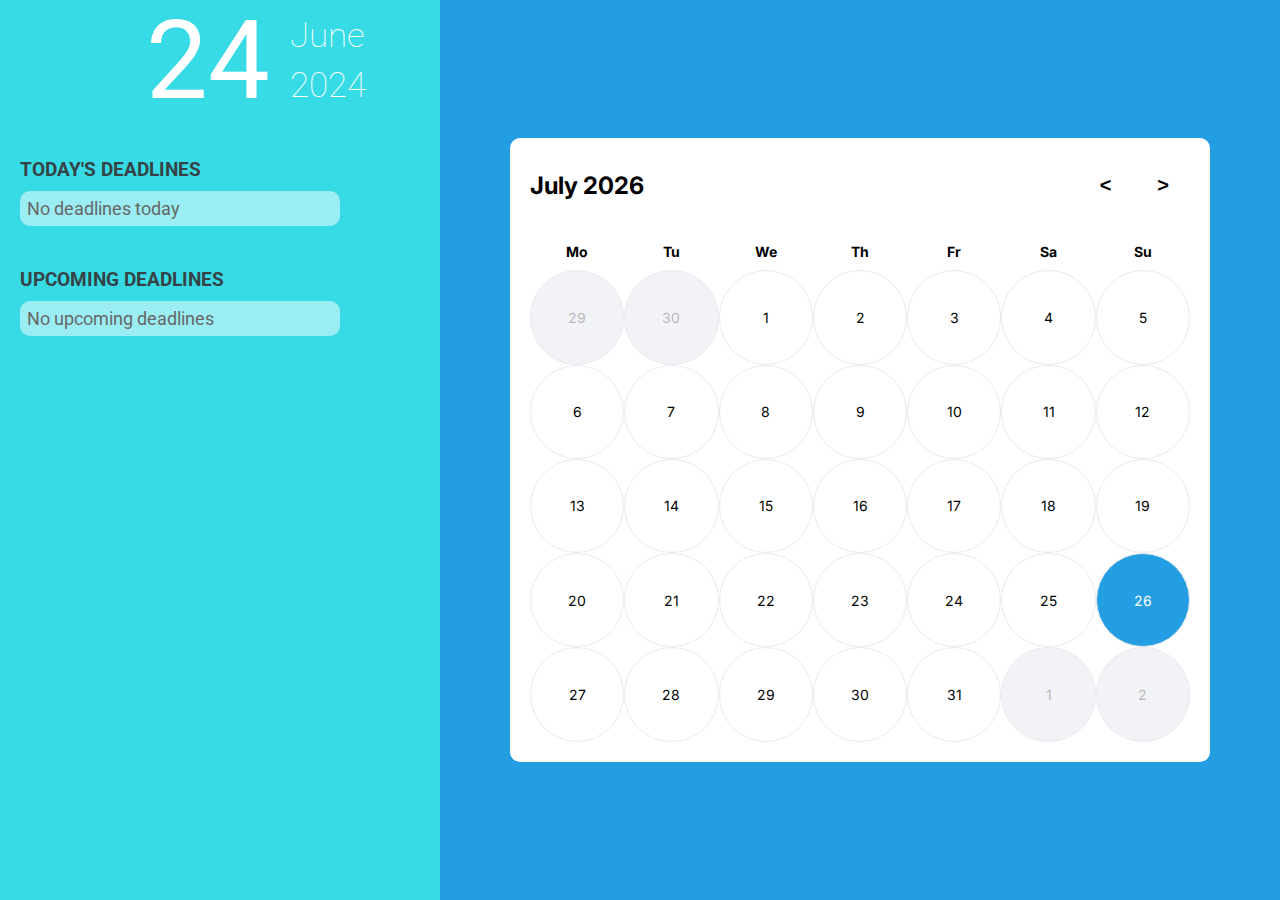
==== index.html @ f3c62494 "fix html" ====
<!DOCTYPE html>
<html>
  <head>
    <meta name="viewport" content="width=device-width, initial-scale=1.0" />
    <link
      href="https://fonts.googleapis.com/css2?family=Inter&family=Roboto&display=swap"
      rel="stylesheet"
    />
    <style>
      body {
        background-color: #36dbe5;
        font-family: "Roboto", sans-serif;
        margin: 0;
        padding: 0;
        display: flex;
        height: 100vh;
      }

      .container {
        display: flex;
        flex-direction: row;
        width: 100%;
        height: 100%;
      }

      .left-section {
        background-color: #36dbe5;
        flex: 1;
        display: flex;
        flex-direction: column;
        align-items: flex-start;
        padding: 20px;
        position: relative;
        box-sizing: border-box;
      }

      .right-section {
        background-color: #249ee3;
        flex: 2;
        display: flex;
        align-items: center;
        justify-content: center;
        box-sizing: border-box;
        padding: 20px;
      }

      .date-container {
        position: absolute;
        top: 10px;
        right: 20px;
        display: flex;
        flex-direction: row;
        justify-content: space-between;
        font-size: 54px;
        color: white;
        width: 300px;
        height: 100px;
      }

      .date-box-left {
        flex: 1;
        display: flex;
        align-items: center;
        justify-content: center;
        background-color: transparent;
      }

      .date-box-right {
        flex: 1;
        display: flex;
        flex-direction: column;
        justify-content: space-between;
        background-color: transparent;
      }

      .date-month,
      .date-year {
        flex: 1;
        display: flex;
        align-items: center;
        justify-content: flex-start;
        background-color: transparent;
        font-size: 35px;
        font-weight: lighter;
        margin-left: 20px;
        color: white;
      }

      .date-day {
        font-size: 110px;
        color: white;
        justify-content: flex-end;
      }

      .section-header {
        color: #364346;
        margin-bottom: 10px;
      }

      .today-container {
        background-color: transparent;
        width: 80%;
        margin-top: 120px;
        margin-bottom: 20px;
        box-sizing: border-box;
      }

      .deadlines-container {
        background-color: transparent;
        width: 80%;
        margin-bottom: 20px;
        box-sizing: border-box;
      }

      .arrow-container {
        background-color: transparent;
        box-sizing: border-box;
      }

      .prev-month,
      .next-month {
        font-weight: bold;
        margin: 15px;
      }

      .deadline-item,
      .today-item {
        padding: 7px;
        background-color: #9aedf2;
        color: #676767;
        margin-bottom: 5px;
        border-radius: 10px;
        display: flex;
        align-items: center;
        justify-content: space-between;
        font-size: 18px;
      }

      .calendar {
        background-color: white;
        padding: 20px;
        border-radius: 10px;
        width: 100%;
        max-width: 700px;
        max-height: 700px;
        box-sizing: border-box;
        display: flex;
        flex-direction: column;
        align-items: center;
        font-family: "Inter", sans-serif;
      }

      .calendar-header {
        display: flex;
        justify-content: space-between;
        align-items: center;
        margin-bottom: 20px;
        width: 100%;
        box-sizing: border-box;
      }

      .calendar-header h2 {
        margin: 0;
        font-weight: bold;
      }

      .calendar-header button {
        background-color: transparent;
        border: none;
        font-size: 20px;
        cursor: pointer;
      }

      .calendar-days {
        display: grid;
        grid-template-columns: repeat(7, 1fr);
        grid-gap: 0px;
        width: 100%;
        flex-grow: 1;
      }

      .calendar-day {
        text-align: center;
        padding: 0;
        border-radius: 50%;
        border: 1px solid #ebeaef;
        background-color: white;
        font-size: 14px;
        width: 100%;
        box-sizing: border-box;
        display: flex;
        align-items: center;
        justify-content: center;
        aspect-ratio: 1;
        cursor: pointer;
        transition: background-color 0.3s;
      }

      .calendar-day:hover {
        background-color: #5ed3ec;
        color: white;
      }

      .calendar-day.today {
        background-color: #249ee3 !important;
        color: white !important;
      }

      .calendar-day.active {
        background-color: #5ed3ec;
        color: white;
      }

      .calendar-day.deadline {
        background-color: #f77600;
        color: white;
      }

      .calendar-day.future,
      .calendar-day.past {
        background-color: #f2f3f7;
        color: #b9b9ba;
      }

      .calendar-day:not(.future):not(.past):not(.active):not(.deadline) {
        background-color: white;
        border: 1px solid #ebeaef;
      }

      .weekday {
        text-align: center;
        padding: 10px;
        font-weight: bold;
        background-color: white;
        font-size: 14px;
        border: none;
      }

      @media screen and (max-width: 768px) {
        .container {
          flex-direction: column;
        }

        .left-section {
          order: 1;
          margin-bottom: 20px;
        }

        .right-section {
          order: 2;
        }

        .calendar {
          width: 100%;
          height: auto;
        }

        .calendar-day {
          width: 100%;
          box-sizing: border-box;
        }
      }

      #deadline-input-container {
        display: none;
        flex-direction: column;
        margin-top: auto;
        background-color: #f0f8ff;
        padding: 15px;
        border-radius: 10px;
        box-shadow: 0 4px 6px rgba(0, 0, 0, 0.1);
        width: 80%;
      }

      #deadline-input {
        padding: 10px;
        border-radius: 5px;
        border: 1px solid #ccc;
        margin-bottom: 10px;
        font-size: 16px;
      }

      #add-deadline-button {
        padding: 10px;
        background-color: #249ee3;
        color: white;
        border: none;
        border-radius: 5px;
        cursor: pointer;
        font-size: 16px;
        transition: background-color 0.3s;
      }

      #add-deadline-button:hover {
        background-color: #2427e3;
      }

      #today-button {
        padding: 12px 24px;
        background-color: #249ee3;
        color: white;
        border: none;
        border-radius: 25px;
        cursor: pointer;
        font-size: 16px;
        font-weight: bold;
        transition: background-color 0.3s;
        margin-bottom: 20px;
        box-shadow: 0 4px 6px rgba(0, 0, 0, 0.1);
        outline: 2px solid #3c5aa6;
      }

      #today-button:hover {
        background-color: #3c5aa6;
      }

      .month-year-container {
        display: flex;
        align-items: center;
        margin-bottom: 20px;
        background-color: #f0f8ff;
        padding: 10px;
        border-radius: 10px;
      }

      #month-year-input {
        padding: 10px;
        border-radius: 5px;
        border: 1px solid #ccc;
        font-size: 16px;
        margin-right: 10px;
        flex-grow: 1;
      }

      #go-to-month-year-button {
        padding: 10px 20px;
        background-color: #249ee3;
        color: white;
        border: none;
        border-radius: 25px;
        cursor: pointer;
        font-size: 16px;
        font-weight: bold;
        transition: background-color 0.3s;
        box-shadow: 0 4px 6px rgba(0, 0, 0, 0.1);
        outline: 2px solid #3c5aa6;
      }

      #go-to-month-year-button:hover {
        background-color: #3c5aa6;
      }

      .tick-icon {
        margin-left: auto;
        cursor: pointer;
        color: #4caf50;
        font-size: 20px;
        transition: all 0.3s;
        background-color: #e8f5e9;
        border-radius: 50%;
        width: 30px;
        height: 30px;
        display: flex;
        align-items: center;
        justify-content: center;
      }

      .tick-icon:hover {
        color: white;
        background-color: #4caf50;
        transform: scale(1.1);
      }
    </style>
  </head>
  <body>
    <div class="container">
      <div class="left-section">
        <div class="date-container">
          <div class="date-box-left date-day">24</div>
          <div class="date-box-right">
            <div class="date-month">June</div>
            <div class="date-year">2024</div>
          </div>
        </div>
        <div class="today-container">
          <h3 class="section-header">TODAY'S DEADLINES</h3>
          <div id="today-deadlines">
            <div class="today-item">No deadlines today</div>
          </div>
        </div>
        <div class="deadlines-container">
          <h3 class="section-header">UPCOMING DEADLINES</h3>
          <div id="upcoming-deadlines">
            <div class="deadline-item">No upcoming deadlines</div>
          </div>
        </div>
        <div id="deadline-input-container">
          <input type="text" id="deadline-input" placeholder="Enter deadline" />
          <button id="add-deadline-button">Add Deadline</button>
        </div>
      </div>
      <div class="right-section">
        <div class="calendar">
          <div class="calendar-header">
            <h2 id="current-month-year">June 2024</h2>
            <div class="arrow-container">
              <button class="prev-month" onclick="navigateMonth(-1)">
                &lt;
              </button>
              <button class="next-month" onclick="navigateMonth(1)">
                &gt;
              </button>
            </div>
          </div>
          <div class="calendar-days" id="calendar-days">
            <div class="weekday">Mo</div>
            <div class="weekday">Tu</div>
            <div class="weekday">We</div>
            <div class="weekday">Th</div>
            <div class="weekday">Fr</div>
            <div class="weekday">Sa</div>
            <div class="weekday">Su</div>
          </div>
        </div>
      </div>
    </div>
    <script>
      const today = new Date();
      let selectedDate = today;
      const deadlines = {};
      const initialMonth = today.getMonth();
      const initialYear = today.getFullYear();

      function isToday(date) {
        const now = new Date();
        return (
          date.getDate() === now.getDate() &&
          date.getMonth() === now.getMonth() &&
          date.getFullYear() === now.getFullYear()
        );
      }

      function formatDateAsWords(date) {
        return date.toLocaleString("default", {
          day: "2-digit",
          month: "long",
          year: "numeric",
        });
      }

      function renderCalendar(monthOffset = 0) {
        const calendarDaysElement = document.getElementById("calendar-days");
        calendarDaysElement.innerHTML =
          '<div class="weekday">Mo</div><div class="weekday">Tu</div><div class="weekday">We</div><div class="weekday">Th</div><div class="weekday">Fr</div><div class="weekday">Sa</div><div class="weekday">Su</div>';

        const currentMonth = today.getMonth() + monthOffset;
        const currentYear = today.getFullYear();
        const firstDayOfMonth = new Date(currentYear, currentMonth, 1);
        const lastDayOfPrevMonth = new Date(currentYear, currentMonth, 0);
        const lastDayOfCurrentMonth = new Date(
          currentYear,
          currentMonth + 1,
          0
        );
        const totalDays = lastDayOfCurrentMonth.getDate();
        const startDay = firstDayOfMonth.getDay() || 7;

        const monthYearElement = document.getElementById("current-month-year");
        monthYearElement.textContent = firstDayOfMonth.toLocaleString(
          "default",
          { month: "long", year: "numeric" }
        );

        for (let i = 1; i < startDay; i++) {
          const prevMonthDay = lastDayOfPrevMonth.getDate() - startDay + i + 1;
          calendarDaysElement.insertAdjacentHTML(
            "beforeend",
            `<div class="calendar-day past" onclick="selectPrevMonthDate(${prevMonthDay})">${prevMonthDay}</div>`
          );
        }

        for (let day = 1; day <= totalDays; day++) {
          const date = new Date(currentYear, currentMonth, day);
          const dateString = `${currentYear}-${(currentMonth + 1)
            .toString()
            .padStart(2, "0")}-${day.toString().padStart(2, "0")}`;
          const isDeadline =
            deadlines[dateString] && deadlines[dateString].length > 0;
          const isActive =
            selectedDate &&
            selectedDate.getDate() === day &&
            selectedDate.getMonth() === currentMonth &&
            selectedDate.getFullYear() === currentYear;

          let className = "calendar-day";
          if (isToday(date)) {
            className += " today";
          } else if (isActive) {
            className += " active";
          } else if (isDeadline) {
            className += " deadline";
          }

          calendarDaysElement.insertAdjacentHTML(
            "beforeend",
            `<div class="${className}" onclick="selectDate(${day})" onmouseover="hoverDate(this)" onmouseout="unhoverDate(this)">${day}</div>`
          );
        }

        const remainingDays =
          7 - ((totalDays + startDay - 1) % 7) === 7
            ? 0
            : 7 - ((totalDays + startDay - 1) % 7);
        for (let i = 1; i <= remainingDays; i++) {
          calendarDaysElement.insertAdjacentHTML(
            "beforeend",
            `<div class="calendar-day future" onclick="selectNextMonthDate(${i})">${i}</div>`
          );
        }
      }

      function hoverDate(element) {
        if (!element.classList.contains("today")) {
          element.style.backgroundColor = "#004080";
          element.style.color = "white";
        }
      }

      function unhoverDate(element) {
        if (element.classList.contains("today")) {
          element.style.backgroundColor = "#4CAF50";
          element.style.color = "white";
        } else if (element.classList.contains("active")) {
          element.style.backgroundColor = "#5ed3ec";
          element.style.color = "white";
        } else if (element.classList.contains("deadline")) {
          element.style.backgroundColor = "#f77600";
          element.style.color = "white";
        } else if (
          element.classList.contains("future") ||
          element.classList.contains("past")
        ) {
          element.style.backgroundColor = "#f2f3f7";
          element.style.color = "#b9b9ba";
        } else {
          element.style.backgroundColor = "white";
          element.style.color = "#364346";
        }
      }

      function selectDate(day) {
        const currentMonth = today.getMonth();
        const currentYear = today.getFullYear();
        selectedDate = new Date(currentYear, currentMonth, day);

        updateCalendarUI();
        renderDeadlines();
        document.getElementById("deadline-input-container").style.display =
          "flex";

        updateDateDisplay();
      }

      function selectPrevMonthDate(day) {
        today.setMonth(today.getMonth() - 1);
        selectDate(day);
        renderCalendar();
      }

      function selectNextMonthDate(day) {
        today.setMonth(today.getMonth() + 1);
        selectDate(day);
        renderCalendar();
      }

      function updateCalendarUI() {
        const dayElements = document.querySelectorAll(".calendar-day");
        dayElements.forEach((el) => {
          el.classList.remove("active");
          el.style.backgroundColor = "";
          el.style.color = "";

          const day = parseInt(el.textContent);
          const currentMonth = today.getMonth();
          const currentYear = today.getFullYear();
          const date = new Date(currentYear, currentMonth, day);
          const dateString = `${currentYear}-${(currentMonth + 1)
            .toString()
            .padStart(2, "0")}-${day.toString().padStart(2, "0")}`;

          if (isToday(date)) {
            el.classList.add("today");
          } else if (
            day === selectedDate.getDate() &&
            !el.classList.contains("past") &&
            !el.classList.contains("future")
          ) {
            el.classList.add("active");
            el.style.backgroundColor = "#5ed3ec";
            el.style.color = "white";
          } else if (
            deadlines[dateString] &&
            deadlines[dateString].length > 0 &&
            !el.classList.contains("past") &&
            !el.classList.contains("future")
          ) {
            el.classList.add("deadline");
            el.style.backgroundColor = "#f77600";
            el.style.color = "white";
          }
        });
      }

      function updateDateDisplay() {
        const selectedDateString = formatDateAsWords(selectedDate);
        document.querySelector(".date-day").textContent = selectedDate
          .getDate()
          .toString()
          .padStart(2, "0");
        document.querySelector(".date-month").textContent =
          selectedDateString.split(" ")[1];
        document.querySelector(".date-year").textContent =
          selectedDateString.split(" ")[2];
      }

      function addDeadline() {
        const deadlineInput = document.getElementById("deadline-input");
        const deadline = deadlineInput.value.trim();
        if (deadline && selectedDate) {
          const dateString = `${selectedDate.getFullYear()}-${(
            selectedDate.getMonth() + 1
          )
            .toString()
            .padStart(2, "0")}-${selectedDate
            .getDate()
            .toString()
            .padStart(2, "0")}`;
          if (!deadlines[dateString]) {
            deadlines[dateString] = [];
          }
          deadlines[dateString].push(deadline);
          deadlineInput.value = "";
          renderDeadlines();
          updateCalendarUI();
        }
      }

      function renderDeadlines() {
        const todayDeadlinesElement =
          document.getElementById("today-deadlines");
        const upcomingDeadlinesElement =
          document.getElementById("upcoming-deadlines");
        todayDeadlinesElement.innerHTML = "";
        upcomingDeadlinesElement.innerHTML = "";

        const currentDateString = `${selectedDate.getFullYear()}-${(
          selectedDate.getMonth() + 1
        )
          .toString()
          .padStart(2, "0")}-${selectedDate
          .getDate()
          .toString()
          .padStart(2, "0")}`;

        if (deadlines[currentDateString]) {
          deadlines[currentDateString].forEach((deadline) => {
            const deadlineItem = document.createElement("div");
            deadlineItem.classList.add("today-item");
            deadlineItem.textContent = deadline;
            const tickIcon = document.createElement("span");
            tickIcon.innerHTML = "✓";
            tickIcon.classList.add("tick-icon");
            tickIcon.onclick = () =>
              removeDeadline(currentDateString, deadline);
            deadlineItem.appendChild(tickIcon);
            todayDeadlinesElement.appendChild(deadlineItem);
          });
        } else {
          const noDeadlinesItem = document.createElement("div");
          noDeadlinesItem.classList.add("today-item");
          noDeadlinesItem.textContent = "No deadlines today";
          todayDeadlinesElement.appendChild(noDeadlinesItem);
        }

        let hasUpcomingDeadlines = false;
        const now = new Date();
        for (const dateString in deadlines) {
          const [year, month, day] = dateString.split("-").map(Number);
          const date = new Date(year, month - 1, day);
          if (date > now) {
            const formattedDate = formatDateAsWords(date);
            deadlines[dateString].forEach((deadline) => {
              hasUpcomingDeadlines = true;
              const deadlineItem = document.createElement("div");
              deadlineItem.classList.add("deadline-item");
              deadlineItem.textContent = `${formattedDate}: ${deadline}`;
              const tickIcon = document.createElement("span");
              tickIcon.innerHTML = "✓";
              tickIcon.classList.add("tick-icon");
              tickIcon.onclick = () => removeDeadline(dateString, deadline);
              deadlineItem.appendChild(tickIcon);
              upcomingDeadlinesElement.appendChild(deadlineItem);
            });
          }
        }

        if (!hasUpcomingDeadlines) {
          const noUpcomingDeadlinesItem = document.createElement("div");
          noUpcomingDeadlinesItem.classList.add("deadline-item");
          noUpcomingDeadlinesItem.textContent = "No upcoming deadlines";
          upcomingDeadlinesElement.appendChild(noUpcomingDeadlinesItem);
        }
      }

      function removeDeadline(dateString, deadline) {
        if (
          confirm("Are you done with this deadline? Click OK to remove it.")
        ) {
          const index = deadlines[dateString].indexOf(deadline);
          if (index > -1) {
            deadlines[dateString].splice(index, 1);
            if (deadlines[dateString].length === 0) {
              delete deadlines[dateString];
            }
            renderDeadlines();
            updateCalendarUI();
          }
        }
      }

      function navigateMonth(offset) {
        today.setMonth(today.getMonth() + offset);
        renderCalendar();
      }

      document.addEventListener("DOMContentLoaded", () => {
        renderCalendar();
        renderDeadlines();
        document
          .getElementById("add-deadline-button")
          .addEventListener("click", addDeadline);

        document
          .getElementById("today-button")
          .addEventListener("click", () => {
            today.setMonth(initialMonth);
            today.setFullYear(initialYear);
            renderCalendar();
          });

        document
          .getElementById("go-to-month-year-button")
          .addEventListener("click", () => {
            const monthYearInput = document.getElementById("month-year-input");
            const [month, year] = monthYearInput.value.split("/");
            if (month && year) {
              today.setMonth(parseInt(month) - 1);
              today.setFullYear(parseInt(year));
              renderCalendar();
              monthYearInput.value = "";
            }
          });

        updateDateDisplay();

        const todayDayElement = document.querySelector(".calendar-day.today");
        if (todayDayElement) {
          todayDayElement.classList.add("active");
        }
      });
    </script>
  </body>
</html>
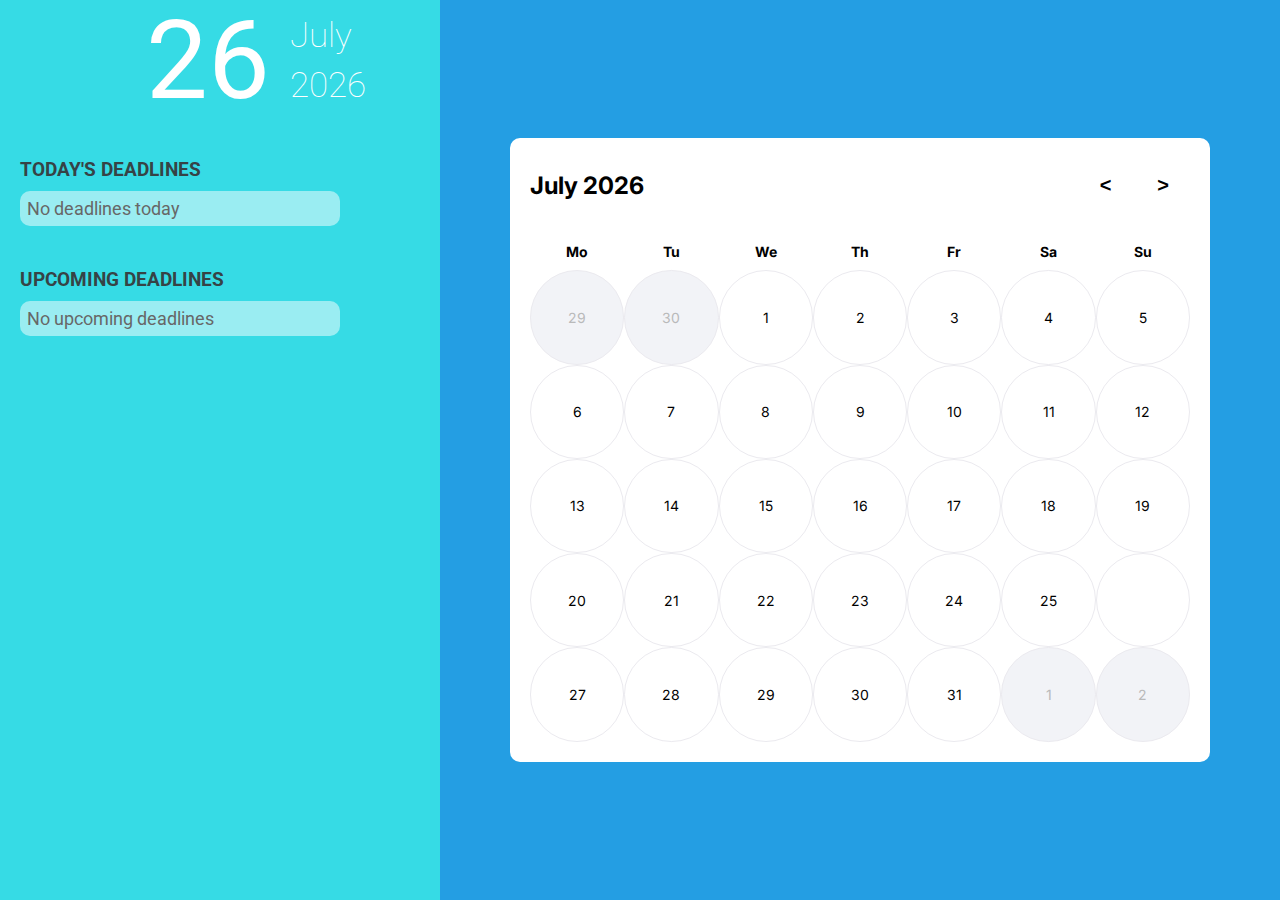
==== commit 4f954ff6: "fix html" ====
--- a/index.html
+++ b/index.html
@@ -202,8 +202,8 @@
       }
 
       .calendar-day.today {
-        background-color: #249ee3 !important;
-        color: white !important;
+        background-color: #249ee3;
+        color: white;
       }
 
       .calendar-day.active {
@@ -376,10 +376,10 @@
     <div class="container">
       <div class="left-section">
         <div class="date-container">
-          <div class="date-box-left date-day">24</div>
+          <div class="date-box-left date-day" id="current-day"></div>
           <div class="date-box-right">
-            <div class="date-month">June</div>
-            <div class="date-year">2024</div>
+            <div class="date-month" id="current-month"></div>
+            <div class="date-year" id="current-year"></div>
           </div>
         </div>
         <div class="today-container">
@@ -733,7 +733,15 @@
         renderCalendar();
       }
 
+      function updateCurrentDateDisplay() {
+        const now = new Date();
+        document.getElementById('current-day').textContent = now.getDate().toString().padStart(2, '0');
+        document.getElementById('current-month').textContent = now.toLocaleString('default', { month: 'long' });
+        document.getElementById('current-year').textContent = now.getFullYear();
+      }
+
       document.addEventListener("DOMContentLoaded", () => {
+        updateCurrentDateDisplay();
         renderCalendar();
         renderDeadlines();
         document
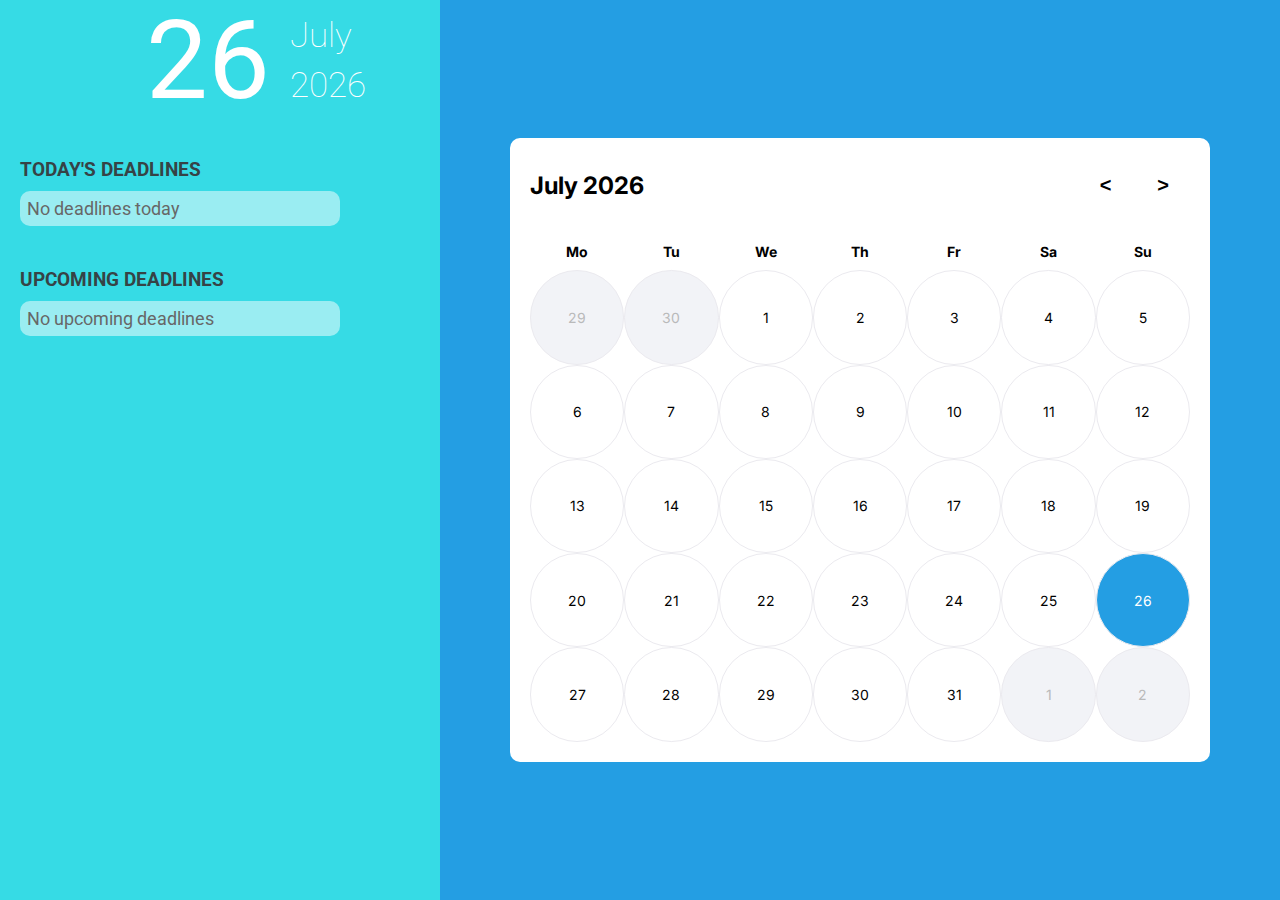
==== commit 51018748: "fix html" ====
--- a/index.html
+++ b/index.html
@@ -197,13 +197,13 @@
       }
 
       .calendar-day:hover {
-        background-color: #5ed3ec;
+        background-color: #004080;
         color: white;
       }
 
       .calendar-day.today {
-        background-color: #249ee3;
-        color: white;
+        background-color: #249ee3 !important;
+        color: white !important;
       }
 
       .calendar-day.active {
@@ -293,61 +293,6 @@
 
       #add-deadline-button:hover {
         background-color: #2427e3;
-      }
-
-      #today-button {
-        padding: 12px 24px;
-        background-color: #249ee3;
-        color: white;
-        border: none;
-        border-radius: 25px;
-        cursor: pointer;
-        font-size: 16px;
-        font-weight: bold;
-        transition: background-color 0.3s;
-        margin-bottom: 20px;
-        box-shadow: 0 4px 6px rgba(0, 0, 0, 0.1);
-        outline: 2px solid #3c5aa6;
-      }
-
-      #today-button:hover {
-        background-color: #3c5aa6;
-      }
-
-      .month-year-container {
-        display: flex;
-        align-items: center;
-        margin-bottom: 20px;
-        background-color: #f0f8ff;
-        padding: 10px;
-        border-radius: 10px;
-      }
-
-      #month-year-input {
-        padding: 10px;
-        border-radius: 5px;
-        border: 1px solid #ccc;
-        font-size: 16px;
-        margin-right: 10px;
-        flex-grow: 1;
-      }
-
-      #go-to-month-year-button {
-        padding: 10px 20px;
-        background-color: #249ee3;
-        color: white;
-        border: none;
-        border-radius: 25px;
-        cursor: pointer;
-        font-size: 16px;
-        font-weight: bold;
-        transition: background-color 0.3s;
-        box-shadow: 0 4px 6px rgba(0, 0, 0, 0.1);
-        outline: 2px solid #3c5aa6;
-      }
-
-      #go-to-month-year-button:hover {
-        background-color: #3c5aa6;
       }
 
       .tick-icon {
@@ -612,15 +557,14 @@
       }
 
       function updateDateDisplay() {
-        const selectedDateString = formatDateAsWords(selectedDate);
-        document.querySelector(".date-day").textContent = selectedDate
+        const now = new Date();
+        document.getElementById("current-day").textContent = now
           .getDate()
           .toString()
           .padStart(2, "0");
-        document.querySelector(".date-month").textContent =
-          selectedDateString.split(" ")[1];
-        document.querySelector(".date-year").textContent =
-          selectedDateString.split(" ")[2];
+        document.getElementById("current-month").textContent =
+          now.toLocaleString("default", { month: "long" });
+        document.getElementById("current-year").textContent = now.getFullYear();
       }
 
       function addDeadline() {
@@ -733,42 +677,13 @@
         renderCalendar();
       }
 
-      function updateCurrentDateDisplay() {
-        const now = new Date();
-        document.getElementById('current-day').textContent = now.getDate().toString().padStart(2, '0');
-        document.getElementById('current-month').textContent = now.toLocaleString('default', { month: 'long' });
-        document.getElementById('current-year').textContent = now.getFullYear();
-      }
-
       document.addEventListener("DOMContentLoaded", () => {
-        updateCurrentDateDisplay();
         renderCalendar();
         renderDeadlines();
         document
           .getElementById("add-deadline-button")
           .addEventListener("click", addDeadline);
 
-        document
-          .getElementById("today-button")
-          .addEventListener("click", () => {
-            today.setMonth(initialMonth);
-            today.setFullYear(initialYear);
-            renderCalendar();
-          });
-
-        document
-          .getElementById("go-to-month-year-button")
-          .addEventListener("click", () => {
-            const monthYearInput = document.getElementById("month-year-input");
-            const [month, year] = monthYearInput.value.split("/");
-            if (month && year) {
-              today.setMonth(parseInt(month) - 1);
-              today.setFullYear(parseInt(year));
-              renderCalendar();
-              monthYearInput.value = "";
-            }
-          });
-
         updateDateDisplay();
 
         const todayDayElement = document.querySelector(".calendar-day.today");
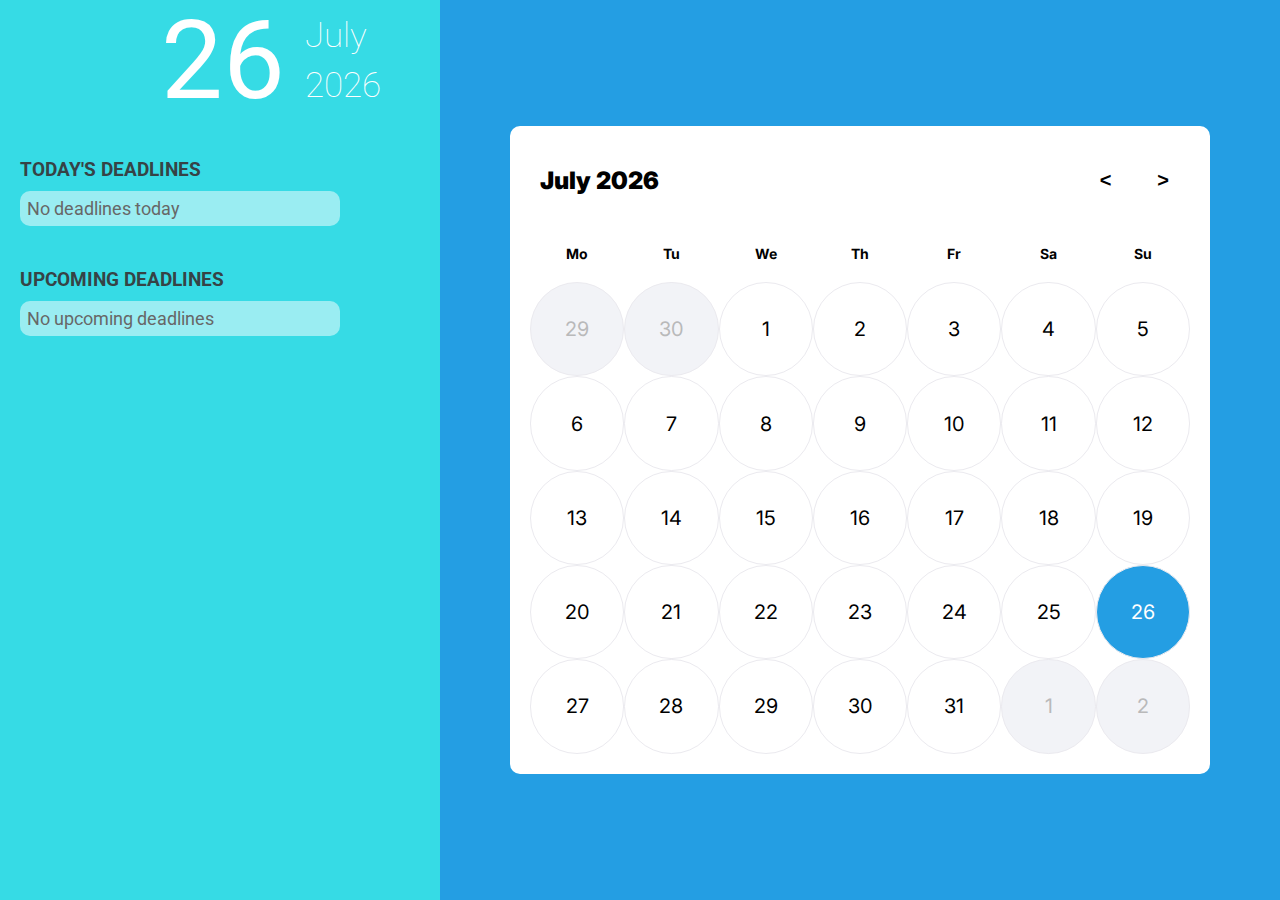
==== commit 140d7c19: "fix html" ====
--- a/index.html
+++ b/index.html
@@ -47,7 +47,7 @@
       .date-container {
         position: absolute;
         top: 10px;
-        right: 20px;
+        right: 5px;
         display: flex;
         flex-direction: row;
         justify-content: space-between;
@@ -160,8 +160,8 @@
       }
 
       .calendar-header h2 {
-        margin: 0;
-        font-weight: bold;
+        margin-left: 10px;
+        font-weight: 900;
       }
 
       .calendar-header button {
@@ -185,7 +185,7 @@
         border-radius: 50%;
         border: 1px solid #ebeaef;
         background-color: white;
-        font-size: 14px;
+        font-size: 20px;
         width: 100%;
         box-sizing: border-box;
         display: flex;
@@ -228,6 +228,7 @@
       }
 
       .weekday {
+        margin-bottom: 10px;
         text-align: center;
         padding: 10px;
         font-weight: bold;
@@ -239,6 +240,10 @@
       @media screen and (max-width: 768px) {
         .container {
           flex-direction: column;
+        }
+
+        .calendar-day {
+          font-size: 14px; 
         }
 
         .left-section {
@@ -693,4 +698,4 @@
       });
     </script>
   </body>
-</html>+</html>
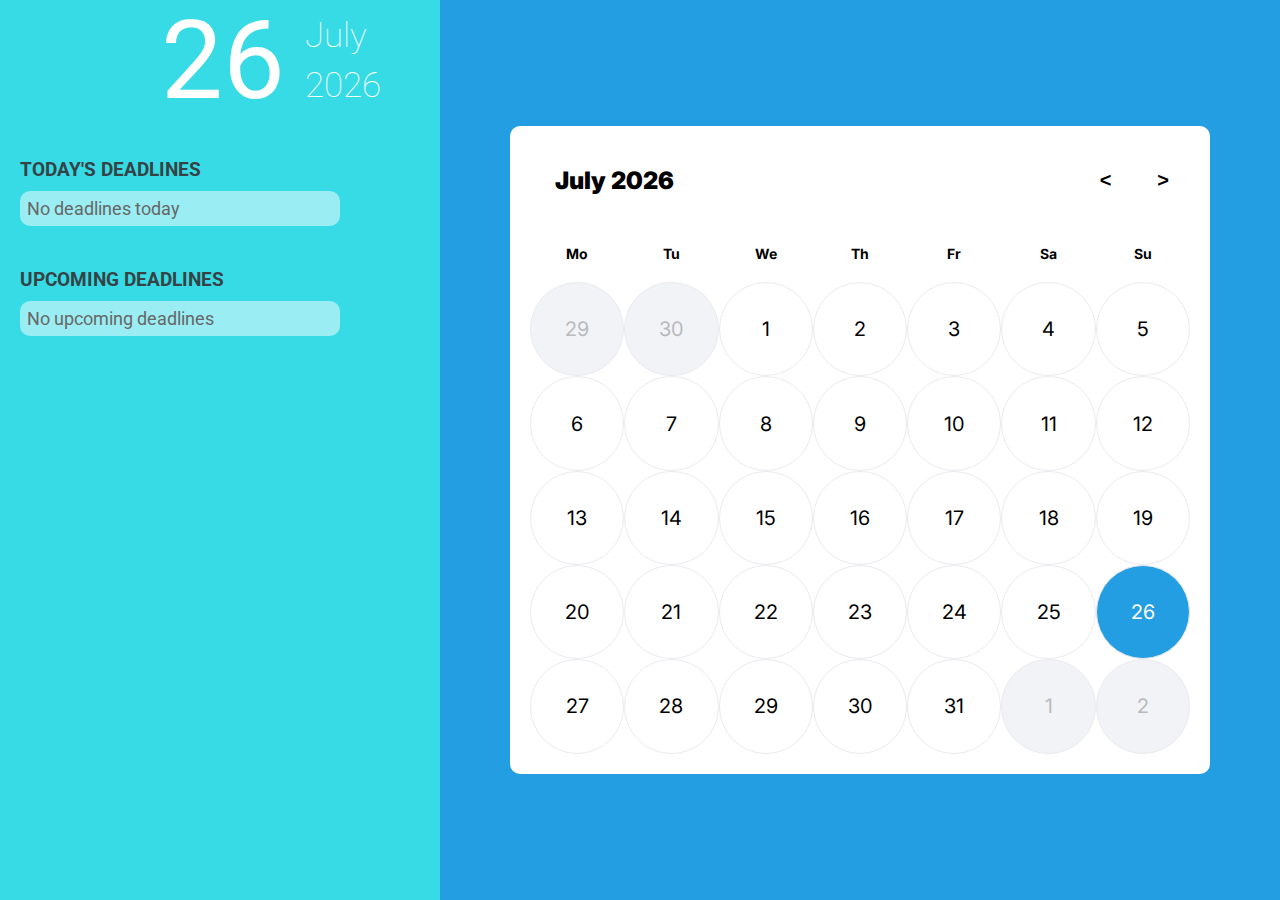
==== commit 3b47508e: "fix html" ====
--- a/index.html
+++ b/index.html
@@ -160,7 +160,7 @@
       }
 
       .calendar-header h2 {
-        margin-left: 10px;
+        margin-left: 25px;
         font-weight: 900;
       }
 
@@ -197,13 +197,13 @@
       }
 
       .calendar-day:hover {
-        background-color: #004080;
+        background-color: #5ed3ec;
         color: white;
       }
 
       .calendar-day.today {
-        background-color: #249ee3 !important;
-        color: white !important;
+        background-color: #249ee3;
+        color: white;
       }
 
       .calendar-day.active {
@@ -471,14 +471,17 @@
 
       function hoverDate(element) {
         if (!element.classList.contains("today")) {
-          element.style.backgroundColor = "#004080";
+          element.style.backgroundColor = "#5ed3ec";
+          element.style.color = "white";
+        } else {
+          element.style.backgroundColor = "#249ee3";
           element.style.color = "white";
         }
       }
 
       function unhoverDate(element) {
         if (element.classList.contains("today")) {
-          element.style.backgroundColor = "#4CAF50";
+          element.style.backgroundColor = "#249ee3";
           element.style.color = "white";
         } else if (element.classList.contains("active")) {
           element.style.backgroundColor = "#5ed3ec";
@@ -540,6 +543,8 @@
 
           if (isToday(date)) {
             el.classList.add("today");
+            el.style.backgroundColor = "#249ee3";
+            el.style.color = "white";
           } else if (
             day === selectedDate.getDate() &&
             !el.classList.contains("past") &&
@@ -694,6 +699,7 @@
         const todayDayElement = document.querySelector(".calendar-day.today");
         if (todayDayElement) {
           todayDayElement.classList.add("active");
+          todayDayElement.style.backgroundColor = "#249ee3";
         }
       });
     </script>
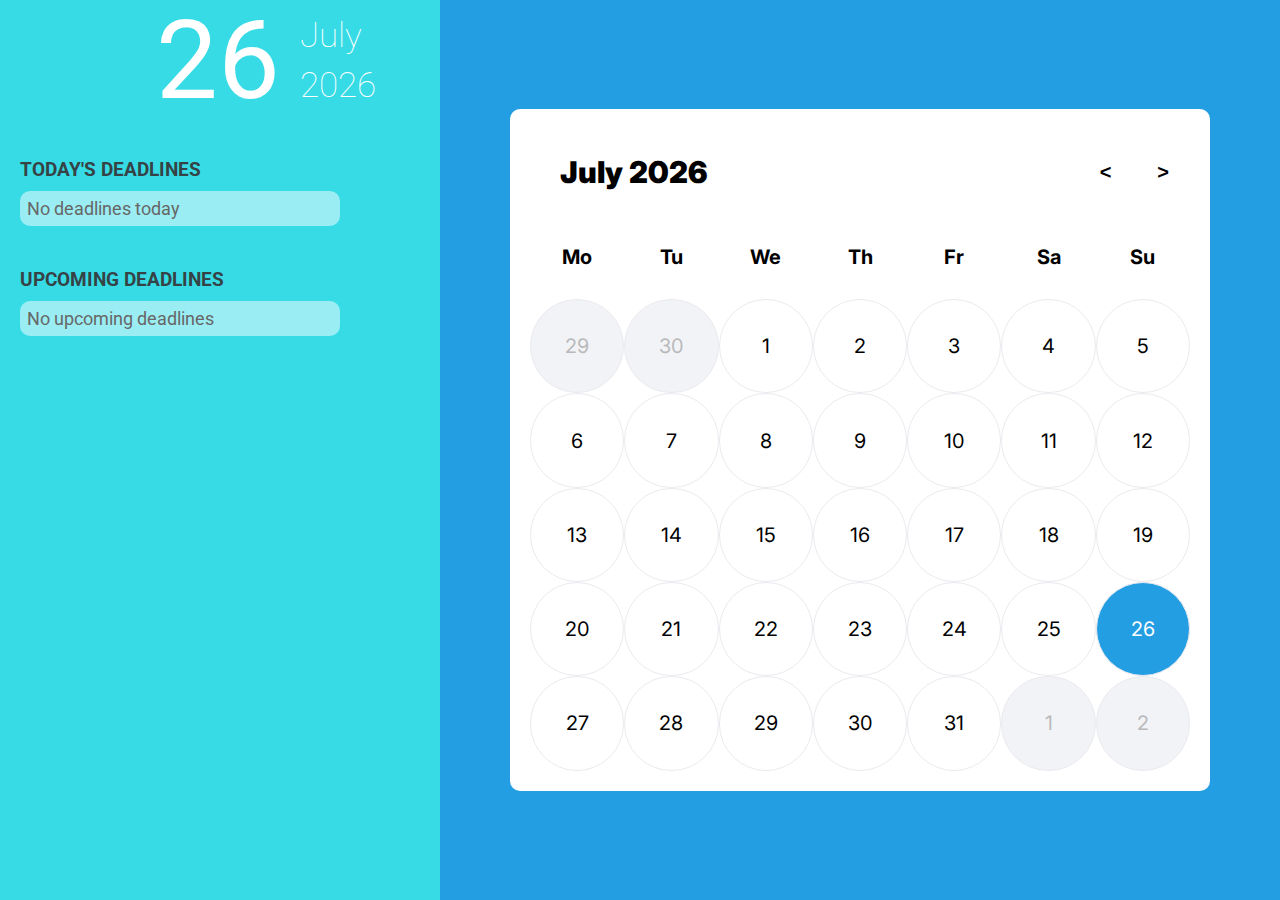
==== commit e625e156: "fix html" ====
--- a/index.html
+++ b/index.html
@@ -47,7 +47,7 @@
       .date-container {
         position: absolute;
         top: 10px;
-        right: 5px;
+        right: 10px;
         display: flex;
         flex-direction: row;
         justify-content: space-between;
@@ -160,8 +160,9 @@
       }
 
       .calendar-header h2 {
-        margin-left: 25px;
+        margin-left: 30px;
         font-weight: 900;
+        font-size: 30px;
       }
 
       .calendar-header button {
@@ -186,6 +187,7 @@
         border: 1px solid #ebeaef;
         background-color: white;
         font-size: 20px;
+        font-weight: 400;
         width: 100%;
         box-sizing: border-box;
         display: flex;
@@ -197,13 +199,13 @@
       }
 
       .calendar-day:hover {
-        background-color: #5ed3ec;
+        background-color: #004080;
         color: white;
       }
 
       .calendar-day.today {
-        background-color: #249ee3;
-        color: white;
+        background-color: #249ee3 !important;
+        color: white !important;
       }
 
       .calendar-day.active {
@@ -228,22 +230,18 @@
       }
 
       .weekday {
-        margin-bottom: 10px;
+        margin-bottom: 20px;
         text-align: center;
         padding: 10px;
         font-weight: bold;
         background-color: white;
-        font-size: 14px;
+        font-size: 20px;
         border: none;
       }
 
       @media screen and (max-width: 768px) {
         .container {
           flex-direction: column;
-        }
-
-        .calendar-day {
-          font-size: 14px; 
         }
 
         .left-section {
@@ -471,17 +469,14 @@
 
       function hoverDate(element) {
         if (!element.classList.contains("today")) {
-          element.style.backgroundColor = "#5ed3ec";
-          element.style.color = "white";
-        } else {
-          element.style.backgroundColor = "#249ee3";
+          element.style.backgroundColor = "#004080";
           element.style.color = "white";
         }
       }
 
       function unhoverDate(element) {
         if (element.classList.contains("today")) {
-          element.style.backgroundColor = "#249ee3";
+          element.style.backgroundColor = "#4CAF50";
           element.style.color = "white";
         } else if (element.classList.contains("active")) {
           element.style.backgroundColor = "#5ed3ec";
@@ -543,8 +538,6 @@
 
           if (isToday(date)) {
             el.classList.add("today");
-            el.style.backgroundColor = "#249ee3";
-            el.style.color = "white";
           } else if (
             day === selectedDate.getDate() &&
             !el.classList.contains("past") &&
@@ -568,12 +561,8 @@
 
       function updateDateDisplay() {
         const now = new Date();
-        document.getElementById("current-day").textContent = now
-          .getDate()
-          .toString()
-          .padStart(2, "0");
-        document.getElementById("current-month").textContent =
-          now.toLocaleString("default", { month: "long" });
+        document.getElementById("current-day").textContent = now.getDate().toString().padStart(2, "0");
+        document.getElementById("current-month").textContent = now.toLocaleString("default", { month: "long" });
         document.getElementById("current-year").textContent = now.getFullYear();
       }
 
@@ -699,9 +688,8 @@
         const todayDayElement = document.querySelector(".calendar-day.today");
         if (todayDayElement) {
           todayDayElement.classList.add("active");
-          todayDayElement.style.backgroundColor = "#249ee3";
         }
       });
     </script>
   </body>
-</html>
+</html>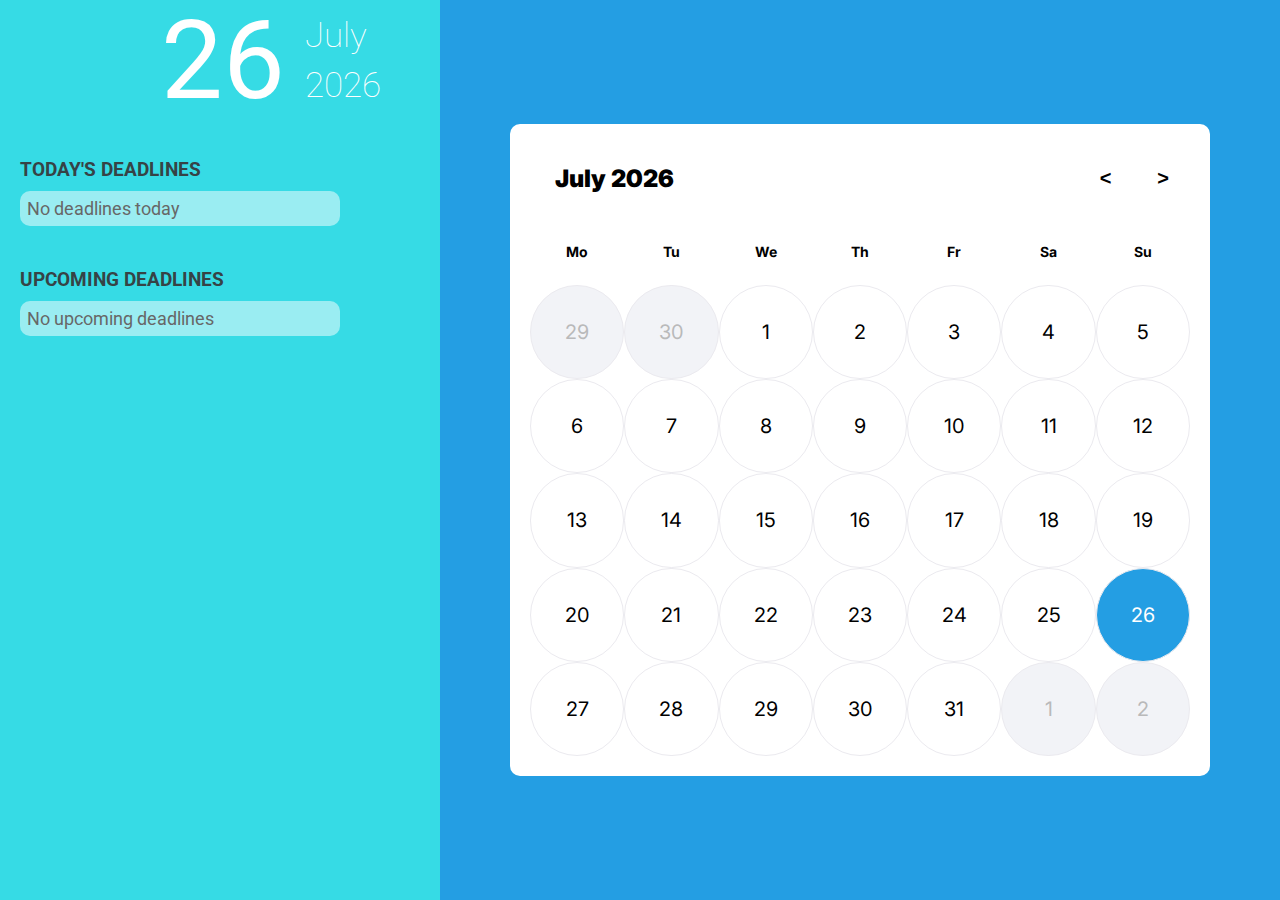
==== commit b9154169: "fix html" ====
--- a/index.html
+++ b/index.html
@@ -6,319 +6,7 @@
       href="https://fonts.googleapis.com/css2?family=Inter&family=Roboto&display=swap"
       rel="stylesheet"
     />
-    <style>
-      body {
-        background-color: #36dbe5;
-        font-family: "Roboto", sans-serif;
-        margin: 0;
-        padding: 0;
-        display: flex;
-        height: 100vh;
-      }
-
-      .container {
-        display: flex;
-        flex-direction: row;
-        width: 100%;
-        height: 100%;
-      }
-
-      .left-section {
-        background-color: #36dbe5;
-        flex: 1;
-        display: flex;
-        flex-direction: column;
-        align-items: flex-start;
-        padding: 20px;
-        position: relative;
-        box-sizing: border-box;
-      }
-
-      .right-section {
-        background-color: #249ee3;
-        flex: 2;
-        display: flex;
-        align-items: center;
-        justify-content: center;
-        box-sizing: border-box;
-        padding: 20px;
-      }
-
-      .date-container {
-        position: absolute;
-        top: 10px;
-        right: 10px;
-        display: flex;
-        flex-direction: row;
-        justify-content: space-between;
-        font-size: 54px;
-        color: white;
-        width: 300px;
-        height: 100px;
-      }
-
-      .date-box-left {
-        flex: 1;
-        display: flex;
-        align-items: center;
-        justify-content: center;
-        background-color: transparent;
-      }
-
-      .date-box-right {
-        flex: 1;
-        display: flex;
-        flex-direction: column;
-        justify-content: space-between;
-        background-color: transparent;
-      }
-
-      .date-month,
-      .date-year {
-        flex: 1;
-        display: flex;
-        align-items: center;
-        justify-content: flex-start;
-        background-color: transparent;
-        font-size: 35px;
-        font-weight: lighter;
-        margin-left: 20px;
-        color: white;
-      }
-
-      .date-day {
-        font-size: 110px;
-        color: white;
-        justify-content: flex-end;
-      }
-
-      .section-header {
-        color: #364346;
-        margin-bottom: 10px;
-      }
-
-      .today-container {
-        background-color: transparent;
-        width: 80%;
-        margin-top: 120px;
-        margin-bottom: 20px;
-        box-sizing: border-box;
-      }
-
-      .deadlines-container {
-        background-color: transparent;
-        width: 80%;
-        margin-bottom: 20px;
-        box-sizing: border-box;
-      }
-
-      .arrow-container {
-        background-color: transparent;
-        box-sizing: border-box;
-      }
-
-      .prev-month,
-      .next-month {
-        font-weight: bold;
-        margin: 15px;
-      }
-
-      .deadline-item,
-      .today-item {
-        padding: 7px;
-        background-color: #9aedf2;
-        color: #676767;
-        margin-bottom: 5px;
-        border-radius: 10px;
-        display: flex;
-        align-items: center;
-        justify-content: space-between;
-        font-size: 18px;
-      }
-
-      .calendar {
-        background-color: white;
-        padding: 20px;
-        border-radius: 10px;
-        width: 100%;
-        max-width: 700px;
-        max-height: 700px;
-        box-sizing: border-box;
-        display: flex;
-        flex-direction: column;
-        align-items: center;
-        font-family: "Inter", sans-serif;
-      }
-
-      .calendar-header {
-        display: flex;
-        justify-content: space-between;
-        align-items: center;
-        margin-bottom: 20px;
-        width: 100%;
-        box-sizing: border-box;
-      }
-
-      .calendar-header h2 {
-        margin-left: 30px;
-        font-weight: 900;
-        font-size: 30px;
-      }
-
-      .calendar-header button {
-        background-color: transparent;
-        border: none;
-        font-size: 20px;
-        cursor: pointer;
-      }
-
-      .calendar-days {
-        display: grid;
-        grid-template-columns: repeat(7, 1fr);
-        grid-gap: 0px;
-        width: 100%;
-        flex-grow: 1;
-      }
-
-      .calendar-day {
-        text-align: center;
-        padding: 0;
-        border-radius: 50%;
-        border: 1px solid #ebeaef;
-        background-color: white;
-        font-size: 20px;
-        font-weight: 400;
-        width: 100%;
-        box-sizing: border-box;
-        display: flex;
-        align-items: center;
-        justify-content: center;
-        aspect-ratio: 1;
-        cursor: pointer;
-        transition: background-color 0.3s;
-      }
-
-      .calendar-day:hover {
-        background-color: #004080;
-        color: white;
-      }
-
-      .calendar-day.today {
-        background-color: #249ee3 !important;
-        color: white !important;
-      }
-
-      .calendar-day.active {
-        background-color: #5ed3ec;
-        color: white;
-      }
-
-      .calendar-day.deadline {
-        background-color: #f77600;
-        color: white;
-      }
-
-      .calendar-day.future,
-      .calendar-day.past {
-        background-color: #f2f3f7;
-        color: #b9b9ba;
-      }
-
-      .calendar-day:not(.future):not(.past):not(.active):not(.deadline) {
-        background-color: white;
-        border: 1px solid #ebeaef;
-      }
-
-      .weekday {
-        margin-bottom: 20px;
-        text-align: center;
-        padding: 10px;
-        font-weight: bold;
-        background-color: white;
-        font-size: 20px;
-        border: none;
-      }
-
-      @media screen and (max-width: 768px) {
-        .container {
-          flex-direction: column;
-        }
-
-        .left-section {
-          order: 1;
-          margin-bottom: 20px;
-        }
-
-        .right-section {
-          order: 2;
-        }
-
-        .calendar {
-          width: 100%;
-          height: auto;
-        }
-
-        .calendar-day {
-          width: 100%;
-          box-sizing: border-box;
-        }
-      }
-
-      #deadline-input-container {
-        display: none;
-        flex-direction: column;
-        margin-top: auto;
-        background-color: #f0f8ff;
-        padding: 15px;
-        border-radius: 10px;
-        box-shadow: 0 4px 6px rgba(0, 0, 0, 0.1);
-        width: 80%;
-      }
-
-      #deadline-input {
-        padding: 10px;
-        border-radius: 5px;
-        border: 1px solid #ccc;
-        margin-bottom: 10px;
-        font-size: 16px;
-      }
-
-      #add-deadline-button {
-        padding: 10px;
-        background-color: #249ee3;
-        color: white;
-        border: none;
-        border-radius: 5px;
-        cursor: pointer;
-        font-size: 16px;
-        transition: background-color 0.3s;
-      }
-
-      #add-deadline-button:hover {
-        background-color: #2427e3;
-      }
-
-      .tick-icon {
-        margin-left: auto;
-        cursor: pointer;
-        color: #4caf50;
-        font-size: 20px;
-        transition: all 0.3s;
-        background-color: #e8f5e9;
-        border-radius: 50%;
-        width: 30px;
-        height: 30px;
-        display: flex;
-        align-items: center;
-        justify-content: center;
-      }
-
-      .tick-icon:hover {
-        color: white;
-        background-color: #4caf50;
-        transform: scale(1.1);
-      }
-    </style>
+    <link rel="stylesheet" href="styles.css" />
   </head>
   <body>
     <div class="container">
@@ -372,324 +60,6 @@
         </div>
       </div>
     </div>
-    <script>
-      const today = new Date();
-      let selectedDate = today;
-      const deadlines = {};
-      const initialMonth = today.getMonth();
-      const initialYear = today.getFullYear();
-
-      function isToday(date) {
-        const now = new Date();
-        return (
-          date.getDate() === now.getDate() &&
-          date.getMonth() === now.getMonth() &&
-          date.getFullYear() === now.getFullYear()
-        );
-      }
-
-      function formatDateAsWords(date) {
-        return date.toLocaleString("default", {
-          day: "2-digit",
-          month: "long",
-          year: "numeric",
-        });
-      }
-
-      function renderCalendar(monthOffset = 0) {
-        const calendarDaysElement = document.getElementById("calendar-days");
-        calendarDaysElement.innerHTML =
-          '<div class="weekday">Mo</div><div class="weekday">Tu</div><div class="weekday">We</div><div class="weekday">Th</div><div class="weekday">Fr</div><div class="weekday">Sa</div><div class="weekday">Su</div>';
-
-        const currentMonth = today.getMonth() + monthOffset;
-        const currentYear = today.getFullYear();
-        const firstDayOfMonth = new Date(currentYear, currentMonth, 1);
-        const lastDayOfPrevMonth = new Date(currentYear, currentMonth, 0);
-        const lastDayOfCurrentMonth = new Date(
-          currentYear,
-          currentMonth + 1,
-          0
-        );
-        const totalDays = lastDayOfCurrentMonth.getDate();
-        const startDay = firstDayOfMonth.getDay() || 7;
-
-        const monthYearElement = document.getElementById("current-month-year");
-        monthYearElement.textContent = firstDayOfMonth.toLocaleString(
-          "default",
-          { month: "long", year: "numeric" }
-        );
-
-        for (let i = 1; i < startDay; i++) {
-          const prevMonthDay = lastDayOfPrevMonth.getDate() - startDay + i + 1;
-          calendarDaysElement.insertAdjacentHTML(
-            "beforeend",
-            `<div class="calendar-day past" onclick="selectPrevMonthDate(${prevMonthDay})">${prevMonthDay}</div>`
-          );
-        }
-
-        for (let day = 1; day <= totalDays; day++) {
-          const date = new Date(currentYear, currentMonth, day);
-          const dateString = `${currentYear}-${(currentMonth + 1)
-            .toString()
-            .padStart(2, "0")}-${day.toString().padStart(2, "0")}`;
-          const isDeadline =
-            deadlines[dateString] && deadlines[dateString].length > 0;
-          const isActive =
-            selectedDate &&
-            selectedDate.getDate() === day &&
-            selectedDate.getMonth() === currentMonth &&
-            selectedDate.getFullYear() === currentYear;
-
-          let className = "calendar-day";
-          if (isToday(date)) {
-            className += " today";
-          } else if (isActive) {
-            className += " active";
-          } else if (isDeadline) {
-            className += " deadline";
-          }
-
-          calendarDaysElement.insertAdjacentHTML(
-            "beforeend",
-            `<div class="${className}" onclick="selectDate(${day})" onmouseover="hoverDate(this)" onmouseout="unhoverDate(this)">${day}</div>`
-          );
-        }
-
-        const remainingDays =
-          7 - ((totalDays + startDay - 1) % 7) === 7
-            ? 0
-            : 7 - ((totalDays + startDay - 1) % 7);
-        for (let i = 1; i <= remainingDays; i++) {
-          calendarDaysElement.insertAdjacentHTML(
-            "beforeend",
-            `<div class="calendar-day future" onclick="selectNextMonthDate(${i})">${i}</div>`
-          );
-        }
-      }
-
-      function hoverDate(element) {
-        if (!element.classList.contains("today")) {
-          element.style.backgroundColor = "#004080";
-          element.style.color = "white";
-        }
-      }
-
-      function unhoverDate(element) {
-        if (element.classList.contains("today")) {
-          element.style.backgroundColor = "#4CAF50";
-          element.style.color = "white";
-        } else if (element.classList.contains("active")) {
-          element.style.backgroundColor = "#5ed3ec";
-          element.style.color = "white";
-        } else if (element.classList.contains("deadline")) {
-          element.style.backgroundColor = "#f77600";
-          element.style.color = "white";
-        } else if (
-          element.classList.contains("future") ||
-          element.classList.contains("past")
-        ) {
-          element.style.backgroundColor = "#f2f3f7";
-          element.style.color = "#b9b9ba";
-        } else {
-          element.style.backgroundColor = "white";
-          element.style.color = "#364346";
-        }
-      }
-
-      function selectDate(day) {
-        const currentMonth = today.getMonth();
-        const currentYear = today.getFullYear();
-        selectedDate = new Date(currentYear, currentMonth, day);
-
-        updateCalendarUI();
-        renderDeadlines();
-        document.getElementById("deadline-input-container").style.display =
-          "flex";
-
-        updateDateDisplay();
-      }
-
-      function selectPrevMonthDate(day) {
-        today.setMonth(today.getMonth() - 1);
-        selectDate(day);
-        renderCalendar();
-      }
-
-      function selectNextMonthDate(day) {
-        today.setMonth(today.getMonth() + 1);
-        selectDate(day);
-        renderCalendar();
-      }
-
-      function updateCalendarUI() {
-        const dayElements = document.querySelectorAll(".calendar-day");
-        dayElements.forEach((el) => {
-          el.classList.remove("active");
-          el.style.backgroundColor = "";
-          el.style.color = "";
-
-          const day = parseInt(el.textContent);
-          const currentMonth = today.getMonth();
-          const currentYear = today.getFullYear();
-          const date = new Date(currentYear, currentMonth, day);
-          const dateString = `${currentYear}-${(currentMonth + 1)
-            .toString()
-            .padStart(2, "0")}-${day.toString().padStart(2, "0")}`;
-
-          if (isToday(date)) {
-            el.classList.add("today");
-          } else if (
-            day === selectedDate.getDate() &&
-            !el.classList.contains("past") &&
-            !el.classList.contains("future")
-          ) {
-            el.classList.add("active");
-            el.style.backgroundColor = "#5ed3ec";
-            el.style.color = "white";
-          } else if (
-            deadlines[dateString] &&
-            deadlines[dateString].length > 0 &&
-            !el.classList.contains("past") &&
-            !el.classList.contains("future")
-          ) {
-            el.classList.add("deadline");
-            el.style.backgroundColor = "#f77600";
-            el.style.color = "white";
-          }
-        });
-      }
-
-      function updateDateDisplay() {
-        const now = new Date();
-        document.getElementById("current-day").textContent = now.getDate().toString().padStart(2, "0");
-        document.getElementById("current-month").textContent = now.toLocaleString("default", { month: "long" });
-        document.getElementById("current-year").textContent = now.getFullYear();
-      }
-
-      function addDeadline() {
-        const deadlineInput = document.getElementById("deadline-input");
-        const deadline = deadlineInput.value.trim();
-        if (deadline && selectedDate) {
-          const dateString = `${selectedDate.getFullYear()}-${(
-            selectedDate.getMonth() + 1
-          )
-            .toString()
-            .padStart(2, "0")}-${selectedDate
-            .getDate()
-            .toString()
-            .padStart(2, "0")}`;
-          if (!deadlines[dateString]) {
-            deadlines[dateString] = [];
-          }
-          deadlines[dateString].push(deadline);
-          deadlineInput.value = "";
-          renderDeadlines();
-          updateCalendarUI();
-        }
-      }
-
-      function renderDeadlines() {
-        const todayDeadlinesElement =
-          document.getElementById("today-deadlines");
-        const upcomingDeadlinesElement =
-          document.getElementById("upcoming-deadlines");
-        todayDeadlinesElement.innerHTML = "";
-        upcomingDeadlinesElement.innerHTML = "";
-
-        const currentDateString = `${selectedDate.getFullYear()}-${(
-          selectedDate.getMonth() + 1
-        )
-          .toString()
-          .padStart(2, "0")}-${selectedDate
-          .getDate()
-          .toString()
-          .padStart(2, "0")}`;
-
-        if (deadlines[currentDateString]) {
-          deadlines[currentDateString].forEach((deadline) => {
-            const deadlineItem = document.createElement("div");
-            deadlineItem.classList.add("today-item");
-            deadlineItem.textContent = deadline;
-            const tickIcon = document.createElement("span");
-            tickIcon.innerHTML = "✓";
-            tickIcon.classList.add("tick-icon");
-            tickIcon.onclick = () =>
-              removeDeadline(currentDateString, deadline);
-            deadlineItem.appendChild(tickIcon);
-            todayDeadlinesElement.appendChild(deadlineItem);
-          });
-        } else {
-          const noDeadlinesItem = document.createElement("div");
-          noDeadlinesItem.classList.add("today-item");
-          noDeadlinesItem.textContent = "No deadlines today";
-          todayDeadlinesElement.appendChild(noDeadlinesItem);
-        }
-
-        let hasUpcomingDeadlines = false;
-        const now = new Date();
-        for (const dateString in deadlines) {
-          const [year, month, day] = dateString.split("-").map(Number);
-          const date = new Date(year, month - 1, day);
-          if (date > now) {
-            const formattedDate = formatDateAsWords(date);
-            deadlines[dateString].forEach((deadline) => {
-              hasUpcomingDeadlines = true;
-              const deadlineItem = document.createElement("div");
-              deadlineItem.classList.add("deadline-item");
-              deadlineItem.textContent = `${formattedDate}: ${deadline}`;
-              const tickIcon = document.createElement("span");
-              tickIcon.innerHTML = "✓";
-              tickIcon.classList.add("tick-icon");
-              tickIcon.onclick = () => removeDeadline(dateString, deadline);
-              deadlineItem.appendChild(tickIcon);
-              upcomingDeadlinesElement.appendChild(deadlineItem);
-            });
-          }
-        }
-
-        if (!hasUpcomingDeadlines) {
-          const noUpcomingDeadlinesItem = document.createElement("div");
-          noUpcomingDeadlinesItem.classList.add("deadline-item");
-          noUpcomingDeadlinesItem.textContent = "No upcoming deadlines";
-          upcomingDeadlinesElement.appendChild(noUpcomingDeadlinesItem);
-        }
-      }
-
-      function removeDeadline(dateString, deadline) {
-        if (
-          confirm("Are you done with this deadline? Click OK to remove it.")
-        ) {
-          const index = deadlines[dateString].indexOf(deadline);
-          if (index > -1) {
-            deadlines[dateString].splice(index, 1);
-            if (deadlines[dateString].length === 0) {
-              delete deadlines[dateString];
-            }
-            renderDeadlines();
-            updateCalendarUI();
-          }
-        }
-      }
-
-      function navigateMonth(offset) {
-        today.setMonth(today.getMonth() + offset);
-        renderCalendar();
-      }
-
-      document.addEventListener("DOMContentLoaded", () => {
-        renderCalendar();
-        renderDeadlines();
-        document
-          .getElementById("add-deadline-button")
-          .addEventListener("click", addDeadline);
-
-        updateDateDisplay();
-
-        const todayDayElement = document.querySelector(".calendar-day.today");
-        if (todayDayElement) {
-          todayDayElement.classList.add("active");
-        }
-      });
-    </script>
+    <script src="script.js"></script>
   </body>
-</html>+</html>
--- a/styles.css
+++ b/styles.css
@@ -0,0 +1,317 @@
+body {
+  background-color: #36dbe5;
+  font-family: "Roboto", sans-serif;
+  margin: 0;
+  padding: 0;
+  display: flex;
+  height: 100vh;
+}
+
+.container {
+  display: flex;
+  flex-direction: row;
+  width: 100%;
+  height: 100%;
+}
+
+.left-section {
+  background-color: #36dbe5;
+  flex: 1;
+  display: flex;
+  flex-direction: column;
+  align-items: flex-start;
+  padding: 20px;
+  position: relative;
+  box-sizing: border-box;
+}
+
+.right-section {
+  background-color: #249ee3;
+  flex: 2;
+  display: flex;
+  align-items: center;
+  justify-content: center;
+  box-sizing: border-box;
+  padding: 20px;
+}
+
+.date-container {
+  position: absolute;
+  top: 10px;
+  right: 5px;
+  display: flex;
+  flex-direction: row;
+  justify-content: space-between;
+  font-size: 54px;
+  color: white;
+  width: 300px;
+  height: 100px;
+}
+
+.date-box-left {
+  flex: 1;
+  display: flex;
+  align-items: center;
+  justify-content: center;
+  background-color: transparent;
+}
+
+.date-box-right {
+  flex: 1;
+  display: flex;
+  flex-direction: column;
+  justify-content: space-between;
+  background-color: transparent;
+}
+
+.date-month,
+.date-year {
+  flex: 1;
+  display: flex;
+  align-items: center;
+  justify-content: flex-start;
+  background-color: transparent;
+  font-size: 35px;
+  font-weight: lighter;
+  margin-left: 20px;
+  color: white;
+}
+
+.date-day {
+  font-size: 110px;
+  color: white;
+  justify-content: flex-end;
+}
+
+.section-header {
+  color: #364346;
+  margin-bottom: 10px;
+}
+
+.today-container {
+  background-color: transparent;
+  width: 80%;
+  margin-top: 120px;
+  margin-bottom: 20px;
+  box-sizing: border-box;
+}
+
+.deadlines-container {
+  background-color: transparent;
+  width: 80%;
+  margin-bottom: 20px;
+  box-sizing: border-box;
+}
+
+.arrow-container {
+  background-color: transparent;
+  box-sizing: border-box;
+}
+
+.prev-month,
+.next-month {
+  font-weight: bold;
+  margin: 15px;
+}
+
+.deadline-item,
+.today-item {
+  padding: 7px;
+  background-color: #9aedf2;
+  color: #676767;
+  margin-bottom: 5px;
+  border-radius: 10px;
+  display: flex;
+  align-items: center;
+  justify-content: space-between;
+  font-size: 18px;
+}
+
+.calendar {
+  background-color: white;
+  padding: 20px;
+  border-radius: 10px;
+  width: 100%;
+  max-width: 700px;
+  max-height: 700px;
+  box-sizing: border-box;
+  display: flex;
+  flex-direction: column;
+  align-items: center;
+  font-family: "Inter", sans-serif;
+}
+
+.calendar-header {
+  display: flex;
+  justify-content: space-between;
+  align-items: center;
+  margin-bottom: 20px;
+  width: 100%;
+  box-sizing: border-box;
+}
+
+.calendar-header h2 {
+  margin-left: 25px;
+  font-weight: 900;
+}
+
+.calendar-header button {
+  background-color: transparent;
+  border: none;
+  font-size: 20px;
+  cursor: pointer;
+}
+
+.calendar-days {
+  display: grid;
+  grid-template-columns: repeat(7, 1fr);
+  grid-gap: 0px;
+  width: 100%;
+  flex-grow: 1;
+}
+
+.calendar-day {
+  text-align: center;
+  padding: 0;
+  border-radius: 50%;
+  border: 1px solid #ebeaef;
+  background-color: white;
+  font-size: 20px;
+  width: 100%;
+  box-sizing: border-box;
+  display: flex;
+  align-items: center;
+  justify-content: center;
+  aspect-ratio: 1;
+  cursor: pointer;
+  transition: background-color 0.3s;
+}
+
+.calendar-day:hover {
+  background-color: #5ed3ec;
+  color: white;
+}
+
+.calendar-day.today {
+  background-color: #249ee3;
+  color: white;
+}
+
+.calendar-day.active {
+  background-color: #5ed3ec;
+  color: white;
+}
+
+.calendar-day.deadline {
+  background-color: #f77600;
+  color: white;
+}
+
+.calendar-day.future,
+.calendar-day.past {
+  background-color: #f2f3f7;
+  color: #b9b9ba;
+}
+
+.calendar-day:not(.future):not(.past):not(.active):not(.deadline) {
+  background-color: white;
+  border: 1px solid #ebeaef;
+}
+
+.weekday {
+  margin-bottom: 15px;
+  text-align: center;
+  padding: 10px;
+  font-weight: bold;
+  background-color: white;
+  font-size: 14px;
+  border: none;
+}
+
+@media screen and (max-width: 768px) {
+  .container {
+    flex-direction: column;
+  }
+
+  .calendar-day {
+    font-size: 14px;
+  }
+
+  .left-section {
+    order: 1;
+    margin-bottom: 20px;
+  }
+
+  .right-section {
+    order: 2;
+  }
+
+  .calendar {
+    width: 100%;
+    height: auto;
+  }
+
+  .calendar-day {
+    width: 100%;
+    box-sizing: border-box;
+  }
+
+  .calendar-header h2 {
+    margin-left: 15px;
+  }
+}
+
+#deadline-input-container {
+  display: none;
+  flex-direction: column;
+  margin-top: auto;
+  background-color: #f0f8ff;
+  padding: 15px;
+  border-radius: 10px;
+  box-shadow: 0 4px 6px rgba(0, 0, 0, 0.1);
+  width: 80%;
+}
+
+#deadline-input {
+  padding: 10px;
+  border-radius: 5px;
+  border: 1px solid #ccc;
+  margin-bottom: 10px;
+  font-size: 16px;
+}
+
+#add-deadline-button {
+  padding: 10px;
+  background-color: #249ee3;
+  color: white;
+  border: none;
+  border-radius: 5px;
+  cursor: pointer;
+  font-size: 16px;
+  transition: background-color 0.3s;
+}
+
+#add-deadline-button:hover {
+  background-color: #2427e3;
+}
+
+.tick-icon {
+  margin-left: auto;
+  cursor: pointer;
+  color: #4caf50;
+  font-size: 20px;
+  transition: all 0.3s;
+  background-color: #e8f5e9;
+  border-radius: 50%;
+  width: 30px;
+  height: 30px;
+  display: flex;
+  align-items: center;
+  justify-content: center;
+}
+
+.tick-icon:hover {
+  color: white;
+  background-color: #4caf50;
+  transform: scale(1.1);
+}
